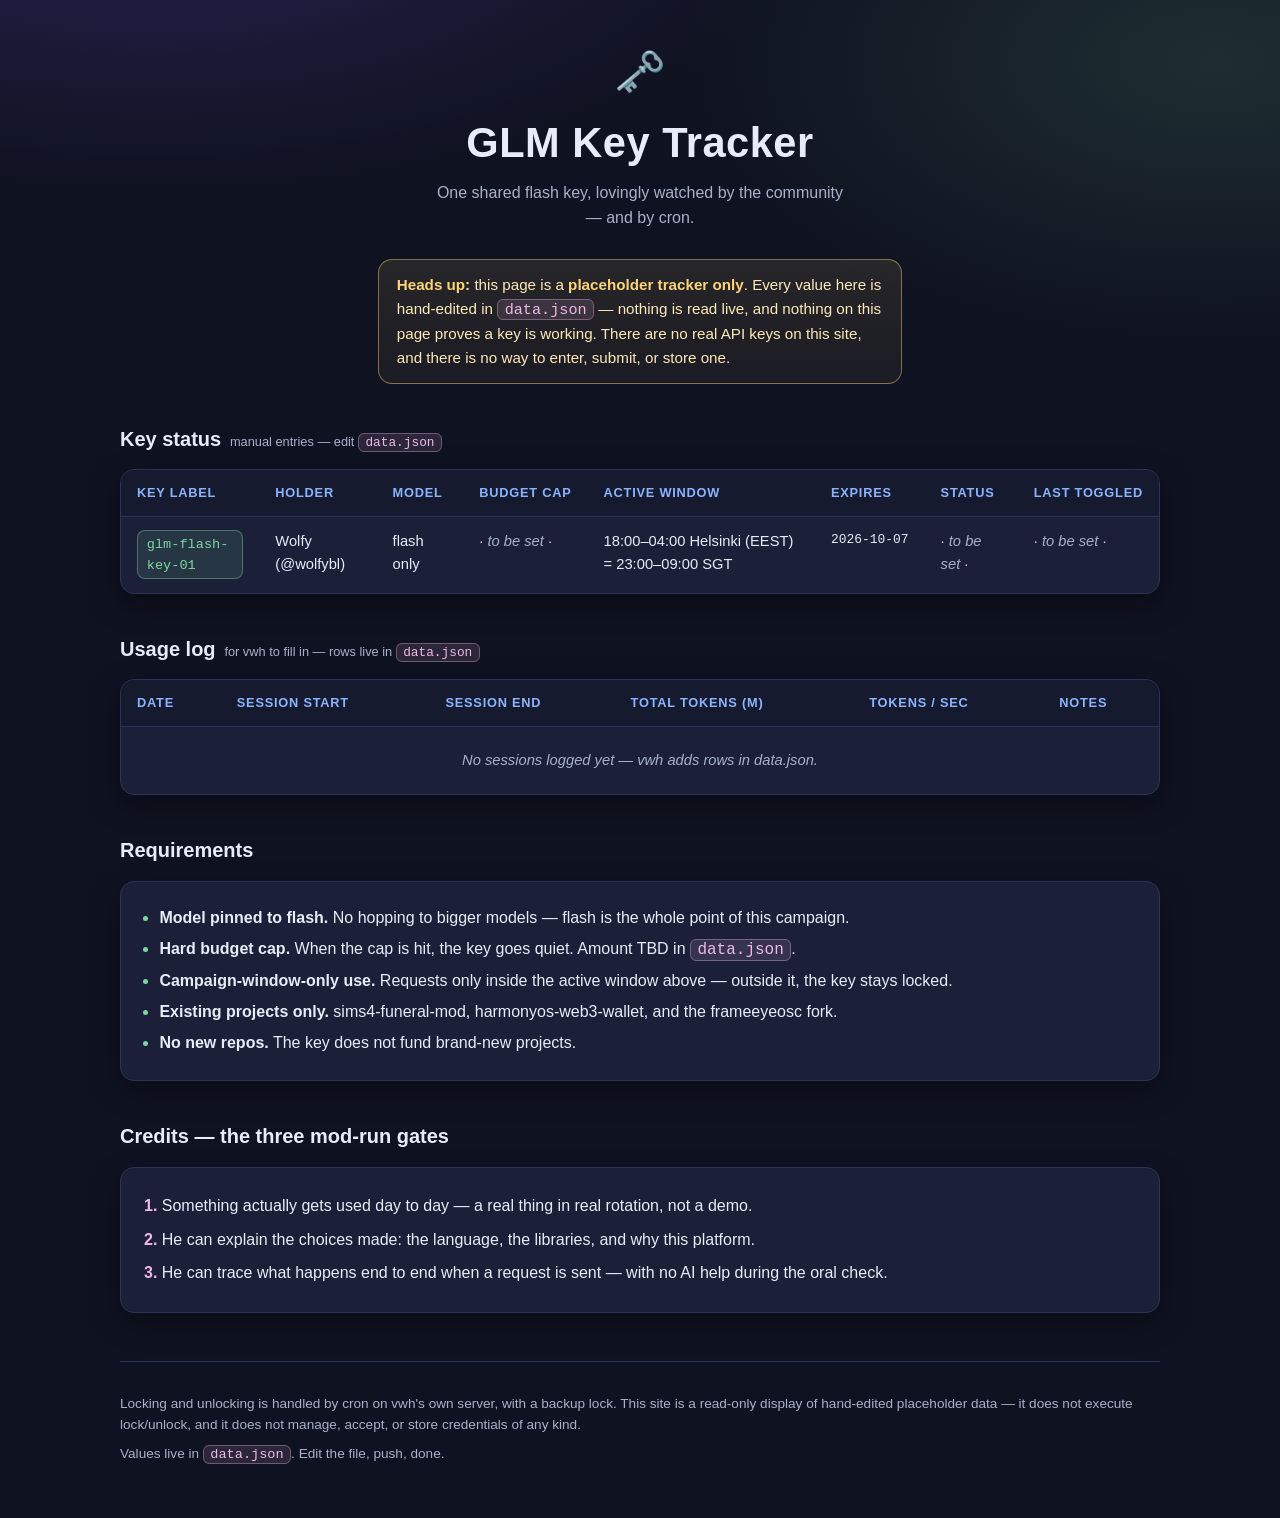
==== index.html @ dd78e6ed "GLM key tracker: data-driven placeholder status + usage log site Co-Authored-By: Devin AI <158243242" ====
<!DOCTYPE html>
<html lang="en">
<head>
  <meta charset="utf-8" />
  <meta name="viewport" content="width=device-width, initial-scale=1" />
  <title>GLM Key Tracker</title>
  <meta name="description" content="Community placeholder tracker for a shared GLM flash key — manual status only, no real credentials." />
  <link rel="icon" href="data:image/svg+xml,%3Csvg xmlns='http://www.w3.org/2000/svg' viewBox='0 0 100 100'%3E%3Ctext y='.9em' font-size='90'%3E%F0%9F%97%9D%3C/text%3E%3C/svg%3E" />
  <link rel="stylesheet" href="styles.css" />
</head>
<body>
  <div class="wrap">
    <header class="hero">
      <span class="key-emoji" aria-hidden="true">🗝️</span>
      <h1>GLM Key Tracker</h1>
      <p class="tagline">One shared flash key, lovingly watched by the community — and by cron.</p>
      <div class="notice" role="note">
        <strong>Heads up:</strong> this page is a <strong>placeholder tracker only</strong>.
        Every value here is hand-edited in <code class="datafile">data.json</code> — nothing is read
        live, and nothing on this page proves a key is working. There are no real API keys on this
        site, and there is no way to enter, submit, or store one.
      </div>
    </header>

    <main>
      <section aria-labelledby="status-heading">
        <h2 id="status-heading">Key status <span class="hint">manual entries — edit <code class="datafile">data.json</code></span></h2>
        <div class="table-scroll">
          <table id="key-table">
            <caption class="visually-hidden">Status of shared GLM keys (placeholder values)</caption>
            <thead>
              <tr>
                <th scope="col">Key label</th>
                <th scope="col">Holder</th>
                <th scope="col">Model</th>
                <th scope="col">Budget cap</th>
                <th scope="col">Active window</th>
                <th scope="col">Expires</th>
                <th scope="col">Status</th>
                <th scope="col">Last toggled</th>
              </tr>
            </thead>
            <tbody></tbody>
          </table>
        </div>
      </section>

      <section aria-labelledby="usage-heading">
        <h2 id="usage-heading">Usage log <span class="hint">for vwh to fill in — rows live in <code class="datafile">data.json</code></span></h2>
        <div class="table-scroll">
          <table id="usage-table">
            <caption class="visually-hidden">Usage sessions log (placeholder rows)</caption>
            <thead>
              <tr>
                <th scope="col">Date</th>
                <th scope="col">Session start</th>
                <th scope="col">Session end</th>
                <th scope="col">Total tokens (M)</th>
                <th scope="col">Tokens / sec</th>
                <th scope="col">Notes</th>
              </tr>
            </thead>
            <tbody></tbody>
          </table>
        </div>
      </section>

      <section aria-labelledby="requirements-heading">
        <h2 id="requirements-heading">Requirements</h2>
        <div class="card">
          <ul class="rules">
            <li><strong>Model pinned to flash.</strong> No hopping to bigger models — flash is the whole point of this campaign.</li>
            <li><strong>Hard budget cap.</strong> When the cap is hit, the key goes quiet. Amount TBD in <code class="datafile">data.json</code>.</li>
            <li><strong>Campaign-window-only use.</strong> Requests only inside the active window above — outside it, the key stays locked.</li>
            <li><strong>Existing projects only.</strong> sims4-funeral-mod, harmonyos-web3-wallet, and the frameeyeosc fork.</li>
            <li><strong>No new repos.</strong> The key does not fund brand-new projects.</li>
          </ul>
        </div>
      </section>

      <section aria-labelledby="credits-heading">
        <h2 id="credits-heading">Credits — the three mod-run gates</h2>
        <div class="card">
          <ol class="gates">
            <li>Something actually gets used day to day — a real thing in real rotation, not a demo.</li>
            <li>He can explain the choices made: the language, the libraries, and why this platform.</li>
            <li>He can trace what happens end to end when a request is sent — with no AI help during the oral check.</li>
          </ol>
        </div>
      </section>
    </main>

    <footer>
      <p>Locking and unlocking is handled by cron on vwh's own server, with a backup lock. This site is a
      read-only display of hand-edited placeholder data — it does not execute lock/unlock, and it does not
      manage, accept, or store credentials of any kind.</p>
      <p>Values live in <code class="datafile">data.json</code>. Edit the file, push, done.</p>
    </footer>
  </div>

  <script src="app.js" defer></script>
</body>
</html>
---- styles.css ----
:root {
  color-scheme: dark;
  --bg: #0f1220;
  --bg-soft: #161a2e;
  --panel: #1b2038;
  --panel-edge: #2b3358;
  --ink: #e8ecf8;
  --ink-dim: #a8b0cc;
  --accent: #7dd6a0;
  --accent-2: #8ab4ff;
  --accent-3: #f0b8e8;
  --warn: #ffd479;
  --mono: ui-monospace, "SFMono-Regular", "Cascadia Code", Menlo, Consolas, monospace;
}

* { box-sizing: border-box; }

body {
  margin: 0;
  font-family: ui-rounded, "SF Pro Rounded", -apple-system, "Segoe UI", Roboto, "Helvetica Neue", Arial, sans-serif;
  background:
    radial-gradient(1100px 520px at 12% -8%, rgba(122, 90, 248, 0.22), transparent 62%),
    radial-gradient(900px 480px at 95% 4%, rgba(125, 214, 160, 0.14), transparent 60%),
    var(--bg);
  color: var(--ink);
  line-height: 1.55;
  min-height: 100vh;
}

.wrap {
  max-width: 1080px;
  margin: 0 auto;
  padding: 2.5rem 1.25rem 3rem;
}

header.hero { text-align: center; margin-bottom: 2.25rem; }

.key-emoji { font-size: 2.6rem; display: block; margin-bottom: 0.4rem; }

h1 {
  margin: 0 0 0.35rem;
  font-size: clamp(1.7rem, 4.5vw, 2.6rem);
  letter-spacing: 0.5px;
}

.tagline { color: var(--ink-dim); margin: 0 auto; max-width: 46ch; }

.notice {
  margin: 1.75rem auto 0;
  max-width: 62ch;
  background: linear-gradient(180deg, rgba(255, 212, 121, 0.10), rgba(255, 212, 121, 0.05));
  border: 1px solid rgba(255, 212, 121, 0.45);
  border-radius: 14px;
  padding: 0.85rem 1.1rem;
  color: #ffe9b8;
  font-size: 0.95rem;
  text-align: left;
}

.notice strong { color: var(--warn); }

section { margin-top: 2.5rem; }

h2 {
  font-size: 1.25rem;
  margin: 0 0 0.9rem;
  display: flex;
  align-items: baseline;
  gap: 0.55rem;
}

h2 .hint {
  font-size: 0.8rem;
  font-weight: 400;
  color: var(--ink-dim);
}

.table-scroll {
  overflow-x: auto;
  border: 1px solid var(--panel-edge);
  border-radius: 14px;
  background: var(--panel);
  box-shadow: 0 10px 30px rgba(0, 0, 0, 0.35);
}

table {
  width: 100%;
  border-collapse: collapse;
  font-size: 0.92rem;
  min-width: 720px;
}

caption {
  text-align: left;
  padding: 0.8rem 1rem 0;
  color: var(--ink-dim);
  font-size: 0.85rem;
}

thead th {
  text-align: left;
  padding: 0.8rem 1rem;
  color: var(--accent-2);
  font-weight: 600;
  font-size: 0.8rem;
  text-transform: uppercase;
  letter-spacing: 0.06em;
  border-bottom: 1px solid var(--panel-edge);
  white-space: nowrap;
  background: var(--bg-soft);
}

tbody td {
  padding: 0.85rem 1rem;
  border-bottom: 1px solid rgba(43, 51, 88, 0.55);
  vertical-align: top;
}

tbody tr:last-child td { border-bottom: 0; }

tbody tr:hover { background: rgba(138, 180, 255, 0.05); }

td.mono, .mono { font-family: var(--mono); font-size: 0.88em; }
td.mono { white-space: nowrap; }

.placeholder {
  color: var(--ink-dim);
  font-style: italic;
}

.placeholder::before { content: "· "; color: var(--accent-3); font-style: normal; }
.placeholder::after { content: " ·"; color: var(--accent-3); font-style: normal; }

.key-badge {
  display: inline-block;
  font-family: var(--mono);
  background: rgba(125, 214, 160, 0.12);
  border: 1px solid rgba(125, 214, 160, 0.4);
  color: var(--accent);
  border-radius: 8px;
  padding: 0.15rem 0.55rem;
  font-size: 0.85rem;
}

.empty-row td {
  text-align: center;
  color: var(--ink-dim);
  padding: 1.4rem 1rem;
  font-style: italic;
}

.card {
  background: var(--panel);
  border: 1px solid var(--panel-edge);
  border-radius: 14px;
  padding: 1.1rem 1.25rem;
  box-shadow: 0 10px 30px rgba(0, 0, 0, 0.3);
}

ul.rules { margin: 0; padding-left: 1.15rem; }
ul.rules li { margin: 0.4rem 0; }
ul.rules li::marker { color: var(--accent); }

ol.gates { margin: 0; padding-left: 1.3rem; counter-reset: gate; }
ol.gates li { margin: 0.55rem 0; }
ol.gates li::marker { color: var(--accent-3); font-weight: 700; }

footer {
  margin-top: 3rem;
  padding-top: 1.4rem;
  border-top: 1px solid var(--panel-edge);
  color: var(--ink-dim);
  font-size: 0.85rem;
}

footer p { margin: 0.5rem 0; }

code.datafile {
  font-family: var(--mono);
  background: rgba(240, 184, 232, 0.12);
  border: 1px solid rgba(240, 184, 232, 0.35);
  border-radius: 6px;
  padding: 0.05rem 0.4rem;
  color: var(--accent-3);
}

.visually-hidden {
  position: absolute;
  width: 1px; height: 1px;
  overflow: hidden;
  clip: rect(0 0 0 0);
  white-space: nowrap;
}

@media (max-width: 640px) {
  .wrap { padding: 1.5rem 0.9rem 2.5rem; }
  h2 { flex-direction: column; gap: 0.2rem; }
}
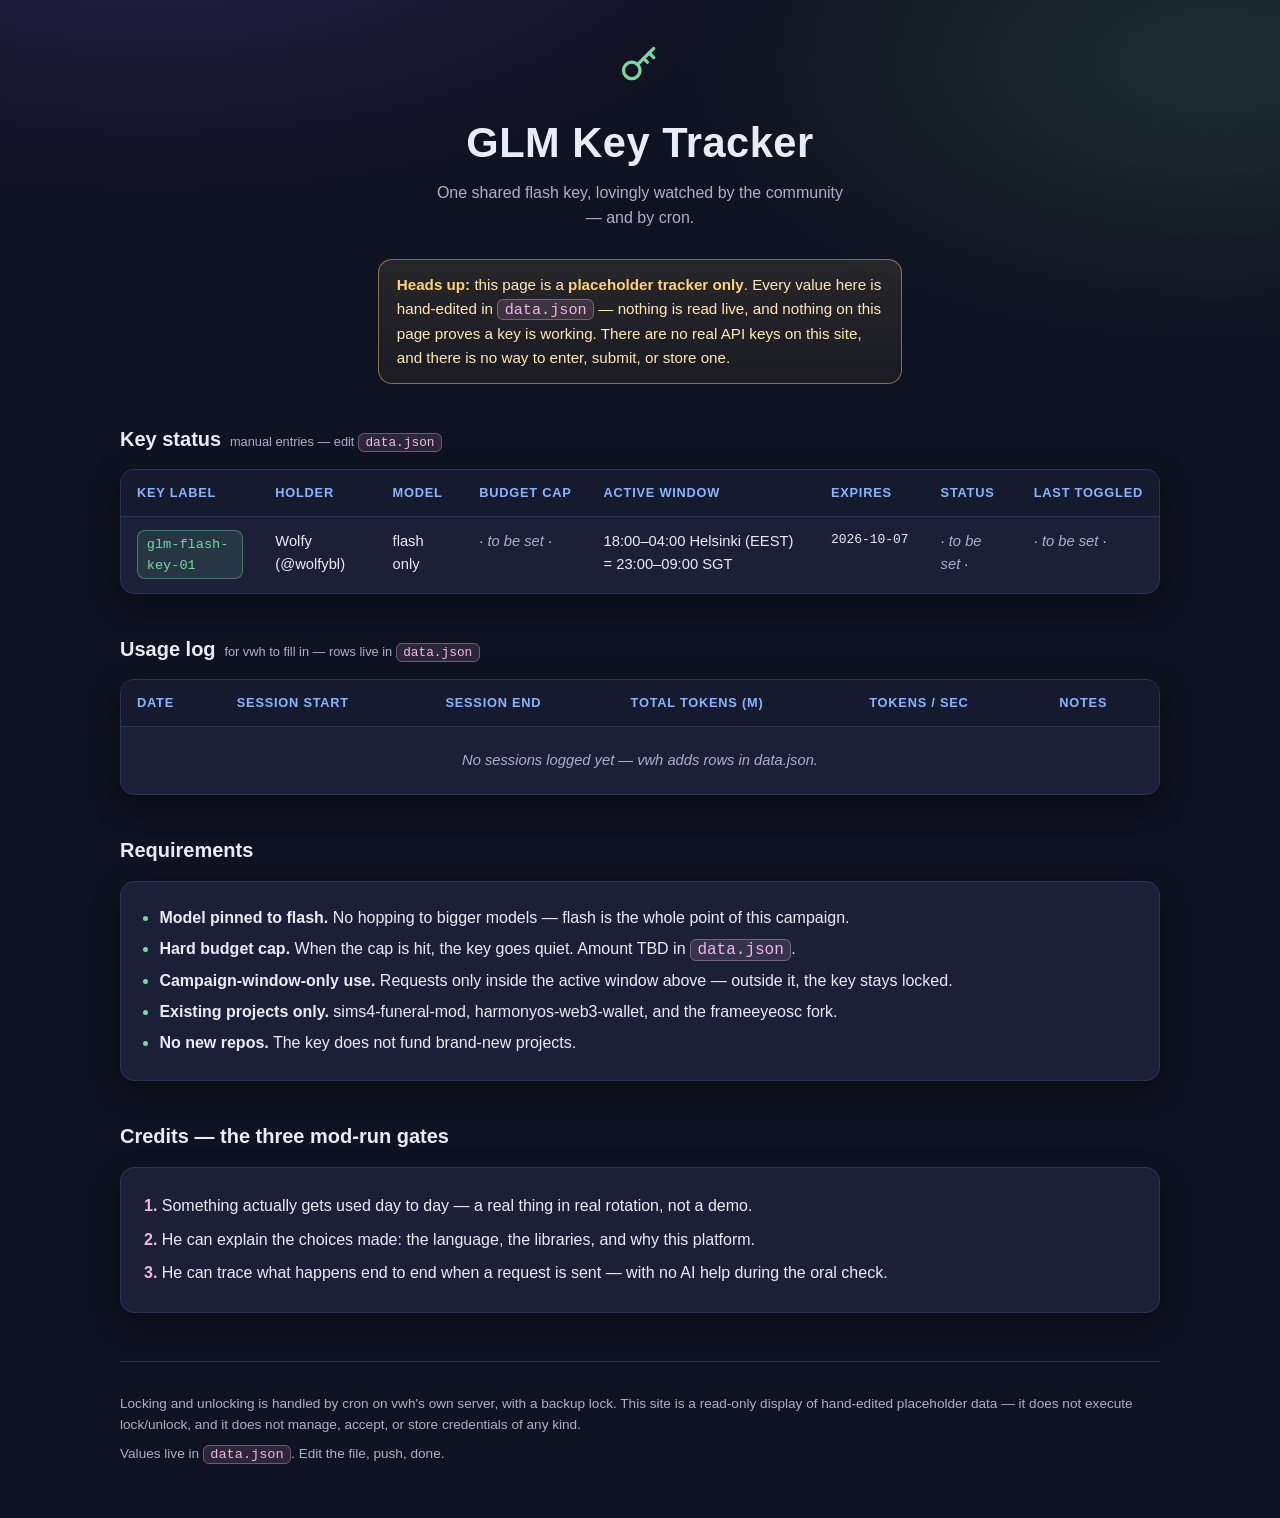
==== commit e500c4f2: "Use inline SVG key glyph instead of emoji Co-Authored-By: Devin AI <158243242+devin-ai-integration[b" ====
--- a/index.html
+++ b/index.html
@@ -11,7 +11,7 @@
 <body>
   <div class="wrap">
     <header class="hero">
-      <span class="key-emoji" aria-hidden="true">🗝️</span>
+      <span class="key-emoji" aria-hidden="true"><svg width="44" height="44" viewBox="0 0 24 24" fill="none" stroke="#7dd6a0" stroke-width="1.8" stroke-linecap="round" stroke-linejoin="round"><circle cx="7.5" cy="15.5" r="4.5"/><path d="m10.9 12.1 8.6-8.6"/><path d="m17 6 2.5 2.5"/><path d="m14 9 2 2"/></svg></span>
       <h1>GLM Key Tracker</h1>
       <p class="tagline">One shared flash key, lovingly watched by the community — and by cron.</p>
       <div class="notice" role="note">
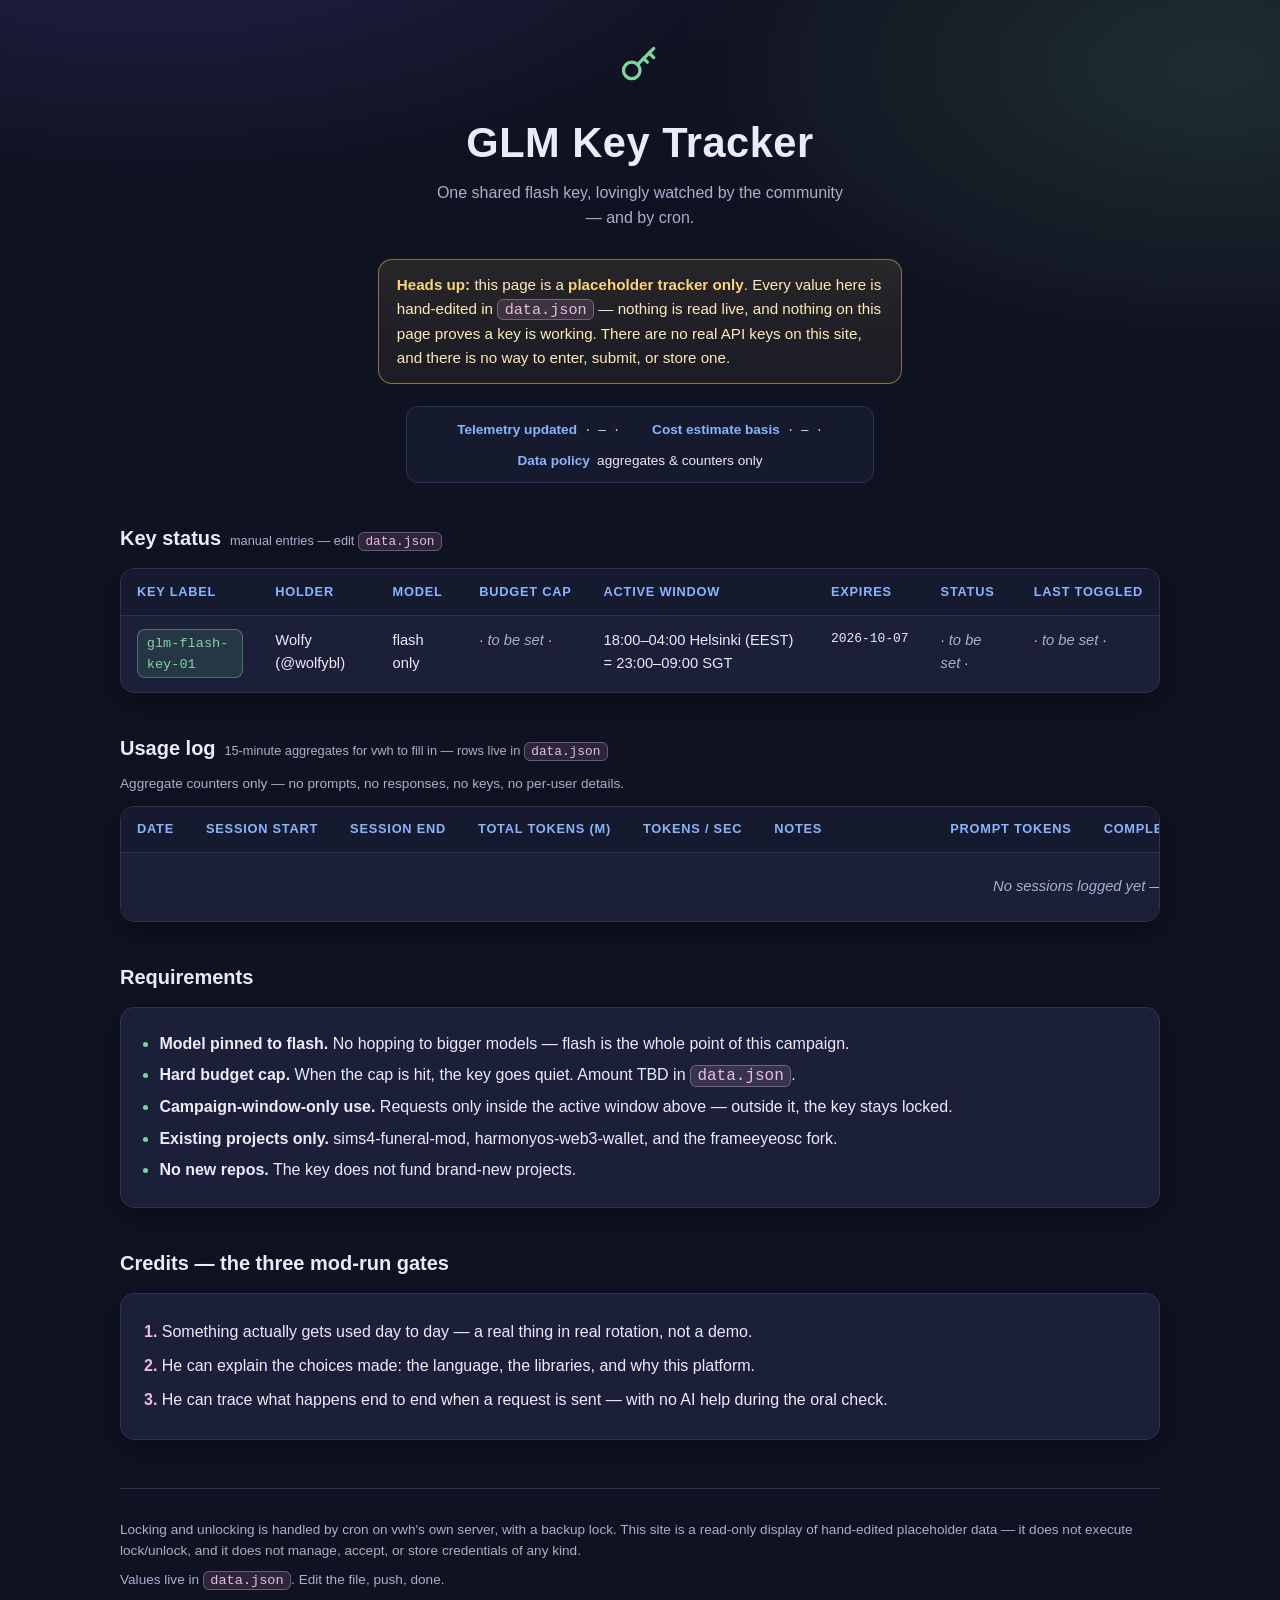
==== commit 6ba97776: "Render telemetry meta + 15-minute aggregate usage columns with dash fallbacks Co-Authored-By: Devin " ====
--- a/index.html
+++ b/index.html
@@ -20,6 +20,11 @@
         live, and nothing on this page proves a key is working. There are no real API keys on this
         site, and there is no way to enter, submit, or store one.
       </div>
+      <dl class="telemetry-meta">
+        <div><dt>Telemetry updated</dt><dd id="telemetry-updated" class="mono">—</dd></div>
+        <div><dt>Cost estimate basis</dt><dd id="cost-reference" class="mono">—</dd></div>
+        <div><dt>Data policy</dt><dd>aggregates &amp; counters only</dd></div>
+      </dl>
     </header>
 
     <main>
@@ -46,10 +51,11 @@
       </section>
 
       <section aria-labelledby="usage-heading">
-        <h2 id="usage-heading">Usage log <span class="hint">for vwh to fill in — rows live in <code class="datafile">data.json</code></span></h2>
+        <h2 id="usage-heading">Usage log <span class="hint">15-minute aggregates for vwh to fill in — rows live in <code class="datafile">data.json</code></span></h2>
+        <p class="section-note">Aggregate counters only — no prompts, no responses, no keys, no per-user details.</p>
         <div class="table-scroll">
           <table id="usage-table">
-            <caption class="visually-hidden">Usage sessions log (placeholder rows)</caption>
+            <caption class="visually-hidden">Usage log of 15-minute aggregate buckets (placeholder rows)</caption>
             <thead>
               <tr>
                 <th scope="col">Date</th>
@@ -58,6 +64,17 @@
                 <th scope="col">Total tokens (M)</th>
                 <th scope="col">Tokens / sec</th>
                 <th scope="col">Notes</th>
+                <th scope="col">Prompt tokens</th>
+                <th scope="col">Completion tokens</th>
+                <th scope="col">Requests</th>
+                <th scope="col">Errors</th>
+                <th scope="col">429s</th>
+                <th scope="col">5xx</th>
+                <th scope="col">Avg latency (ms)</th>
+                <th scope="col">Est. cost saved (USD)</th>
+                <th scope="col">Cost method</th>
+                <th scope="col">Rate source</th>
+                <th scope="col">Bucket (min)</th>
               </tr>
             </thead>
             <tbody></tbody>
--- a/styles.css
+++ b/styles.css
@@ -59,6 +59,30 @@
 
 .notice strong { color: var(--warn); }
 
+.telemetry-meta {
+  display: flex;
+  flex-wrap: wrap;
+  gap: 0.6rem 2rem;
+  justify-content: center;
+  margin: 1.4rem auto 0;
+  padding: 0.7rem 1.1rem;
+  max-width: 62ch;
+  background: var(--bg-soft);
+  border: 1px solid var(--panel-edge);
+  border-radius: 12px;
+  font-size: 0.85rem;
+}
+
+.telemetry-meta > div { display: flex; gap: 0.45rem; align-items: baseline; }
+.telemetry-meta dt { color: var(--accent-2); font-weight: 600; margin: 0; }
+.telemetry-meta dd { margin: 0; color: var(--ink); }
+
+.section-note {
+  margin: -0.3rem 0 0.7rem;
+  color: var(--ink-dim);
+  font-size: 0.85rem;
+}
+
 section { margin-top: 2.5rem; }
 
 h2 {
@@ -142,6 +166,9 @@
   font-size: 0.85rem;
 }
 
+#usage-table td:nth-child(6),
+#usage-table th:nth-child(6) { min-width: 11rem; }
+
 .empty-row td {
   text-align: center;
   color: var(--ink-dim);
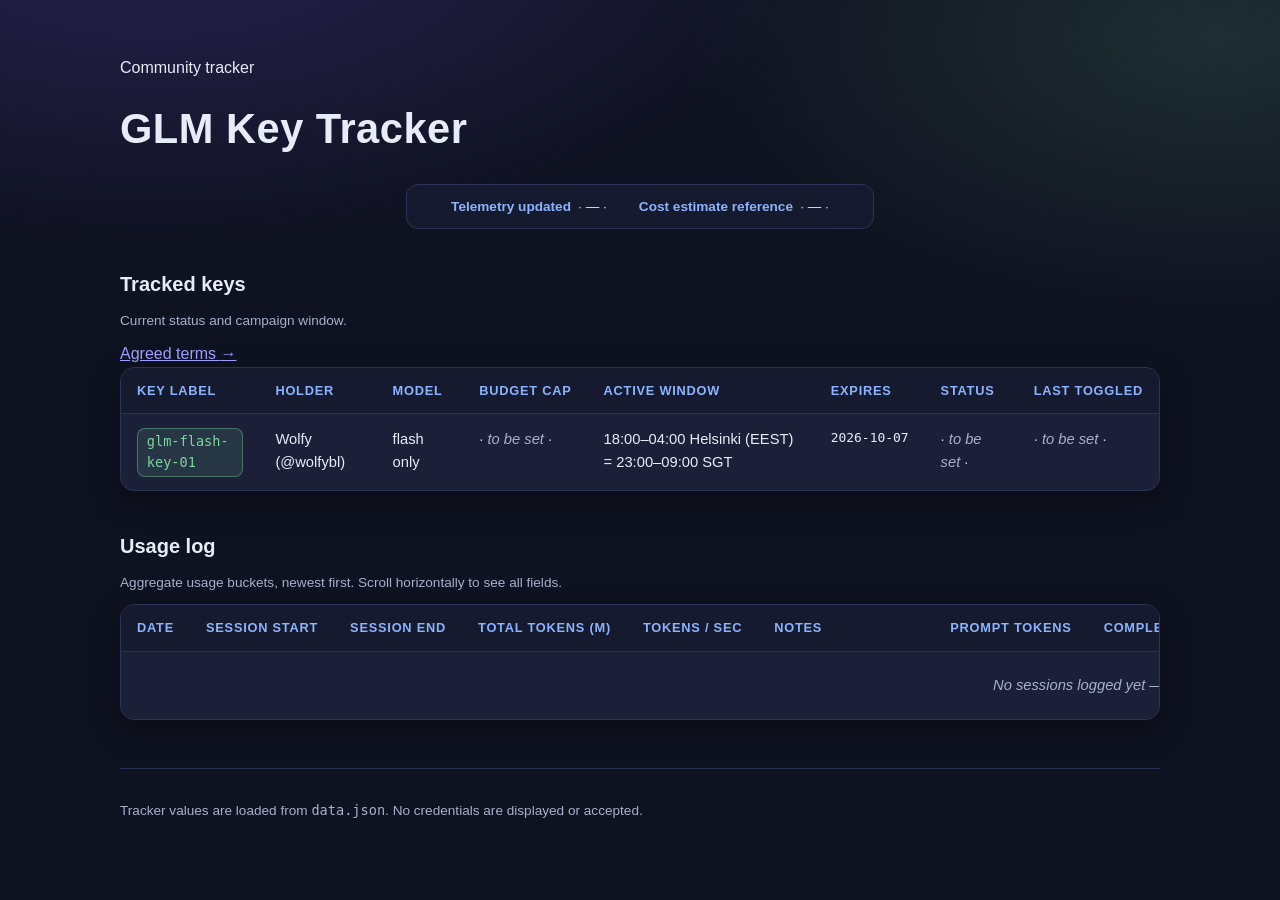
==== commit 1a292091: "Redesign tracker page layout" ====
--- a/index.html
+++ b/index.html
@@ -4,117 +4,45 @@
   <meta charset="utf-8" />
   <meta name="viewport" content="width=device-width, initial-scale=1" />
   <title>GLM Key Tracker</title>
-  <meta name="description" content="Community placeholder tracker for a shared GLM flash key — manual status only, no real credentials." />
-  <link rel="icon" href="data:image/svg+xml,%3Csvg xmlns='http://www.w3.org/2000/svg' viewBox='0 0 100 100'%3E%3Ctext y='.9em' font-size='90'%3E%F0%9F%97%9D%3C/text%3E%3C/svg%3E" />
+  <meta name="description" content="Community tracker for shared GLM key status and aggregate usage." />
   <link rel="stylesheet" href="styles.css" />
 </head>
 <body>
   <div class="wrap">
-    <header class="hero">
-      <span class="key-emoji" aria-hidden="true"><svg width="44" height="44" viewBox="0 0 24 24" fill="none" stroke="#7dd6a0" stroke-width="1.8" stroke-linecap="round" stroke-linejoin="round"><circle cx="7.5" cy="15.5" r="4.5"/><path d="m10.9 12.1 8.6-8.6"/><path d="m17 6 2.5 2.5"/><path d="m14 9 2 2"/></svg></span>
-      <h1>GLM Key Tracker</h1>
-      <p class="tagline">One shared flash key, lovingly watched by the community — and by cron.</p>
-      <div class="notice" role="note">
-        <strong>Heads up:</strong> this page is a <strong>placeholder tracker only</strong>.
-        Every value here is hand-edited in <code class="datafile">data.json</code> — nothing is read
-        live, and nothing on this page proves a key is working. There are no real API keys on this
-        site, and there is no way to enter, submit, or store one.
+    <header class="tracker-header">
+      <div>
+        <p class="eyebrow">Community tracker</p>
+        <h1>GLM Key Tracker</h1>
       </div>
-      <dl class="telemetry-meta">
-        <div><dt>Telemetry updated</dt><dd id="telemetry-updated" class="mono">—</dd></div>
-        <div><dt>Cost estimate basis</dt><dd id="cost-reference" class="mono">—</dd></div>
-        <div><dt>Data policy</dt><dd>aggregates &amp; counters only</dd></div>
+      <dl class="telemetry-meta" aria-label="Tracker metadata">
+        <div><dt>Telemetry updated</dt><dd id="telemetry-updated">—</dd></div>
+        <div><dt>Cost estimate reference</dt><dd id="cost-reference">—</dd></div>
       </dl>
     </header>
-
     <main>
-      <section aria-labelledby="status-heading">
-        <h2 id="status-heading">Key status <span class="hint">manual entries — edit <code class="datafile">data.json</code></span></h2>
-        <div class="table-scroll">
+      <section aria-labelledby="keys-heading">
+        <div class="section-heading"><div><h2 id="keys-heading">Tracked keys</h2><p class="section-note">Current status and campaign window.</p></div><a class="rules-link" href="rules.html">Agreed terms <span aria-hidden="true">→</span></a></div>
+        <div class="table-scroll keys-scroll">
           <table id="key-table">
-            <caption class="visually-hidden">Status of shared GLM keys (placeholder values)</caption>
-            <thead>
-              <tr>
-                <th scope="col">Key label</th>
-                <th scope="col">Holder</th>
-                <th scope="col">Model</th>
-                <th scope="col">Budget cap</th>
-                <th scope="col">Active window</th>
-                <th scope="col">Expires</th>
-                <th scope="col">Status</th>
-                <th scope="col">Last toggled</th>
-              </tr>
-            </thead>
+            <caption class="visually-hidden">Tracked GLM keys</caption>
+            <thead><tr><th scope="col">Key label</th><th scope="col">Holder</th><th scope="col">Model</th><th scope="col">Budget cap</th><th scope="col">Active window</th><th scope="col">Expires</th><th scope="col">Status</th><th scope="col">Last toggled</th></tr></thead>
             <tbody></tbody>
           </table>
         </div>
       </section>
-
       <section aria-labelledby="usage-heading">
-        <h2 id="usage-heading">Usage log <span class="hint">15-minute aggregates for vwh to fill in — rows live in <code class="datafile">data.json</code></span></h2>
-        <p class="section-note">Aggregate counters only — no prompts, no responses, no keys, no per-user details.</p>
-        <div class="table-scroll">
+        <div class="section-heading"><div><h2 id="usage-heading">Usage log</h2><p class="section-note">Aggregate usage buckets, newest first. Scroll horizontally to see all fields.</p></div></div>
+        <div class="table-scroll usage-scroll" tabindex="0" aria-label="Scrollable usage log table">
           <table id="usage-table">
-            <caption class="visually-hidden">Usage log of 15-minute aggregate buckets (placeholder rows)</caption>
-            <thead>
-              <tr>
-                <th scope="col">Date</th>
-                <th scope="col">Session start</th>
-                <th scope="col">Session end</th>
-                <th scope="col">Total tokens (M)</th>
-                <th scope="col">Tokens / sec</th>
-                <th scope="col">Notes</th>
-                <th scope="col">Prompt tokens</th>
-                <th scope="col">Completion tokens</th>
-                <th scope="col">Requests</th>
-                <th scope="col">Errors</th>
-                <th scope="col">429s</th>
-                <th scope="col">5xx</th>
-                <th scope="col">Avg latency (ms)</th>
-                <th scope="col">Est. cost saved (USD)</th>
-                <th scope="col">Cost method</th>
-                <th scope="col">Rate source</th>
-                <th scope="col">Bucket (min)</th>
-              </tr>
-            </thead>
+            <caption class="visually-hidden">Usage log of aggregate session buckets</caption>
+            <thead><tr><th scope="col">Date</th><th scope="col">Session start</th><th scope="col">Session end</th><th scope="col">Total tokens (M)</th><th scope="col">Tokens / sec</th><th scope="col">Notes</th><th scope="col">Prompt tokens</th><th scope="col">Completion tokens</th><th scope="col">Requests</th><th scope="col">Errors</th><th scope="col">429s</th><th scope="col">5xx</th><th scope="col">Avg latency (ms)</th><th scope="col">Est. cost saved (USD)</th><th scope="col">Cost method</th><th scope="col">Rate source</th><th scope="col">Bucket (min)</th></tr></thead>
             <tbody></tbody>
           </table>
         </div>
       </section>
-
-      <section aria-labelledby="requirements-heading">
-        <h2 id="requirements-heading">Requirements</h2>
-        <div class="card">
-          <ul class="rules">
-            <li><strong>Model pinned to flash.</strong> No hopping to bigger models — flash is the whole point of this campaign.</li>
-            <li><strong>Hard budget cap.</strong> When the cap is hit, the key goes quiet. Amount TBD in <code class="datafile">data.json</code>.</li>
-            <li><strong>Campaign-window-only use.</strong> Requests only inside the active window above — outside it, the key stays locked.</li>
-            <li><strong>Existing projects only.</strong> sims4-funeral-mod, harmonyos-web3-wallet, and the frameeyeosc fork.</li>
-            <li><strong>No new repos.</strong> The key does not fund brand-new projects.</li>
-          </ul>
-        </div>
-      </section>
-
-      <section aria-labelledby="credits-heading">
-        <h2 id="credits-heading">Credits — the three mod-run gates</h2>
-        <div class="card">
-          <ol class="gates">
-            <li>Something actually gets used day to day — a real thing in real rotation, not a demo.</li>
-            <li>He can explain the choices made: the language, the libraries, and why this platform.</li>
-            <li>He can trace what happens end to end when a request is sent — with no AI help during the oral check.</li>
-          </ol>
-        </div>
-      </section>
     </main>
-
-    <footer>
-      <p>Locking and unlocking is handled by cron on vwh's own server, with a backup lock. This site is a
-      read-only display of hand-edited placeholder data — it does not execute lock/unlock, and it does not
-      manage, accept, or store credentials of any kind.</p>
-      <p>Values live in <code class="datafile">data.json</code>. Edit the file, push, done.</p>
-    </footer>
+    <footer><p>Tracker values are loaded from <code>data.json</code>. No credentials are displayed or accepted.</p></footer>
   </div>
-
   <script src="app.js" defer></script>
 </body>
 </html>
